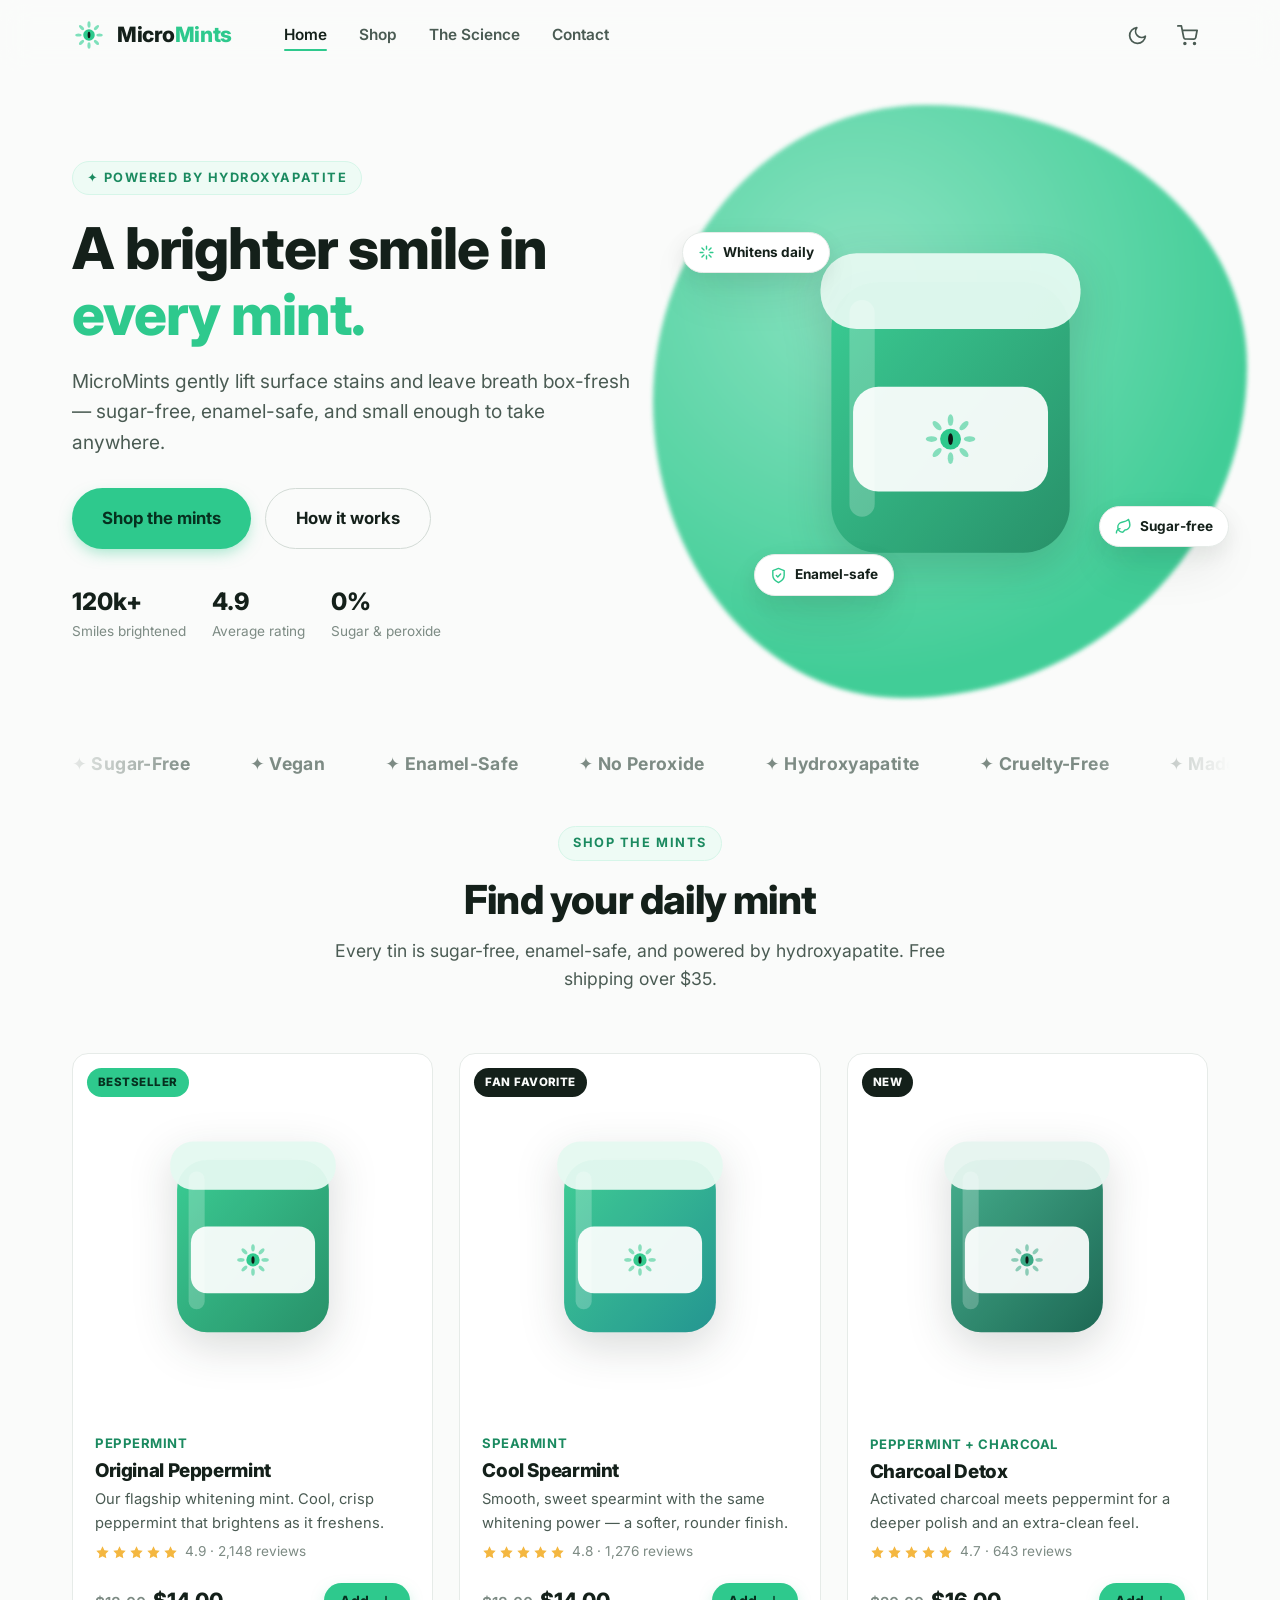
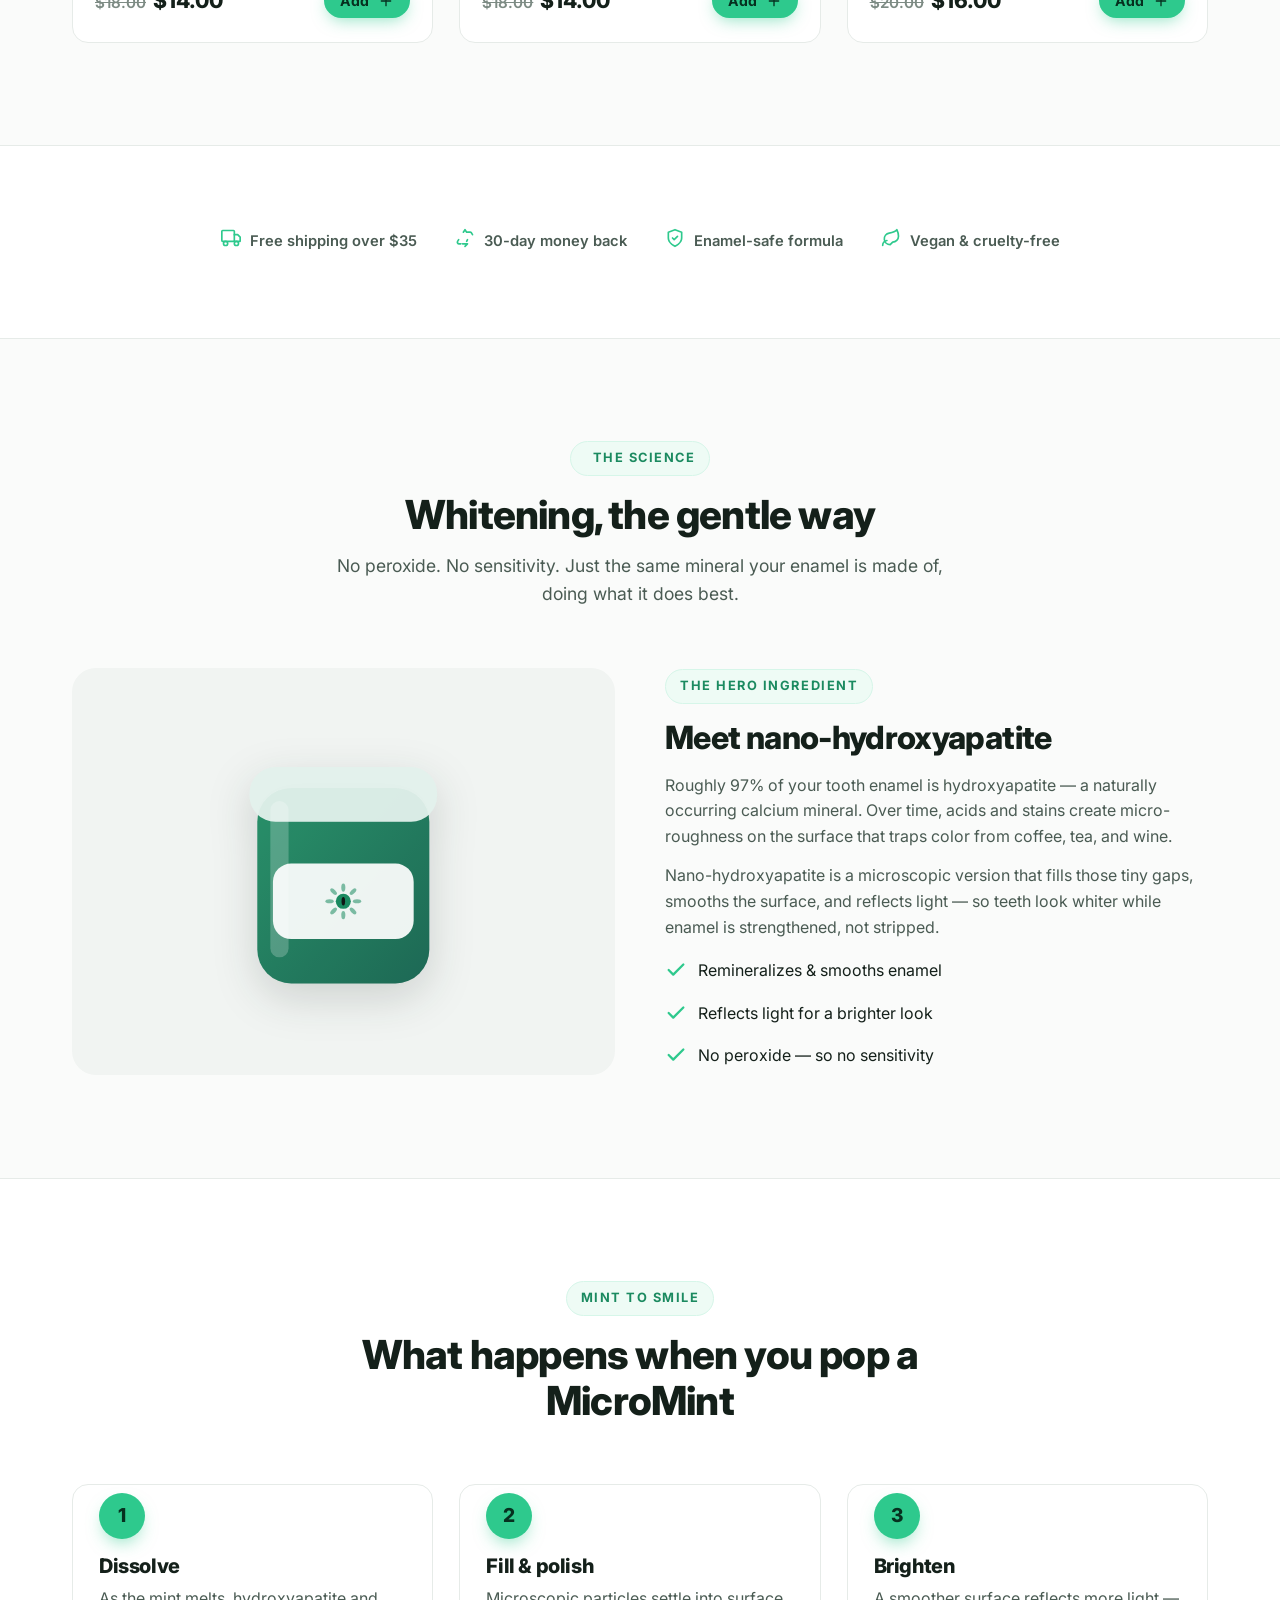
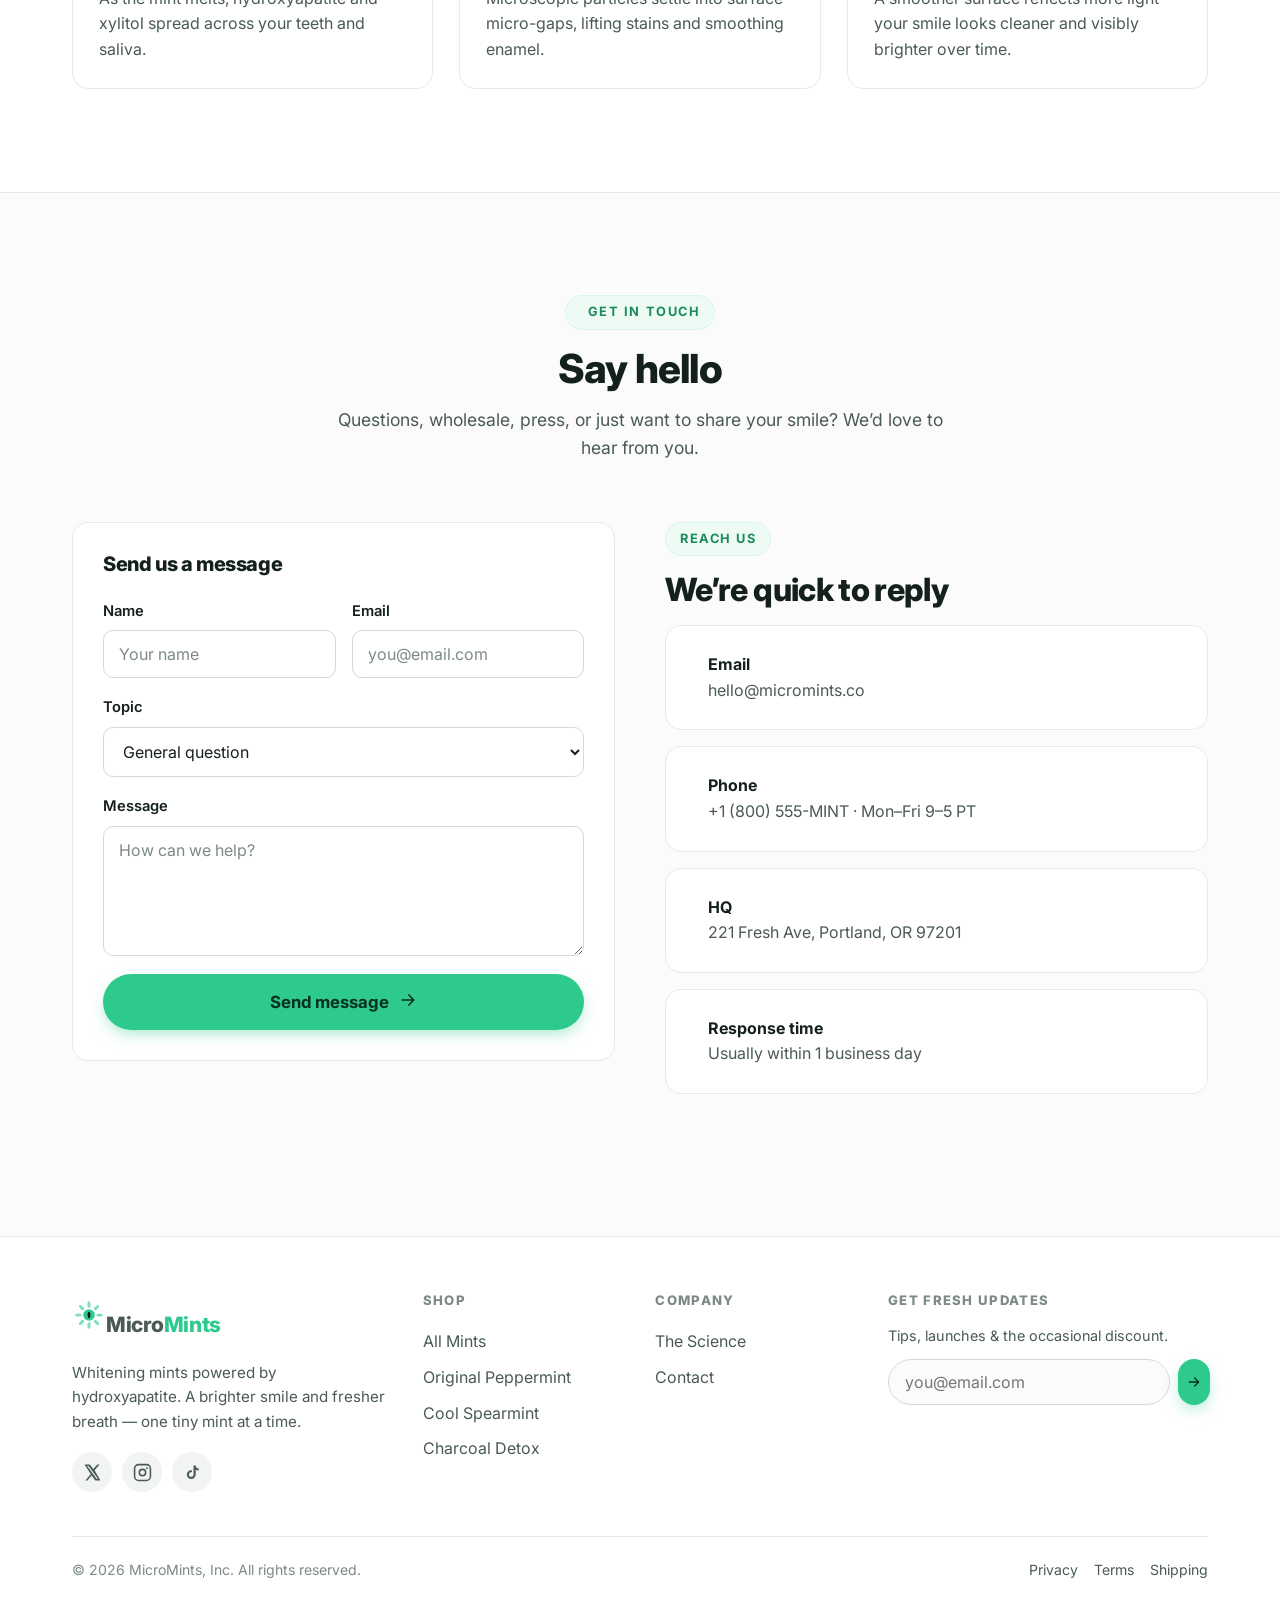
==== index.html @ fad099d8 "Initial commit: MicroMints single-page website Co-Authored-By: Claude Opus 4.8 <noreply@anthropic.co" ====
<!DOCTYPE html>
<html lang="en">
<head>
  <meta charset="UTF-8">
  <meta name="viewport" content="width=device-width, initial-scale=1.0">
  <title>MicroMints — Whitening Mints for a Brighter Smile</title>
  <meta name="description" content="MicroMints are sugar-free whitening mints powered by hydroxyapatite. Fresher breath and a brighter smile — one tiny mint at a time.">
  <link rel="icon" href="assets/logo.png">
  <link rel="preconnect" href="https://fonts.googleapis.com">
  <link rel="preconnect" href="https://fonts.gstatic.com" crossorigin>
  <link href="https://fonts.googleapis.com/css2?family=Inter:wght@400;500;600;700;800&display=swap" rel="stylesheet">
  <link rel="stylesheet" href="css/style.css">
  <script>(function(){var t=localStorage.getItem('mm-theme')||(matchMedia('(prefers-color-scheme: dark)').matches?'dark':'light');document.documentElement.setAttribute('data-theme',t);})();</script>
</head>
<body>
  <div id="header"></div>

  <!-- ============ HERO ============ -->
  <section class="hero" id="top">
    <div class="container hero-grid">
      <div class="hero-copy">
        <span class="eyebrow reveal">✦ Powered by hydroxyapatite</span>
        <h1 class="reveal d1">A brighter smile in <span class="hl">every mint.</span></h1>
        <p class="reveal d2">MicroMints gently lift surface stains and leave breath box-fresh — sugar-free, enamel-safe, and small enough to take anywhere.</p>
        <div class="hero-cta reveal d3">
          <a href="#shop" class="btn btn-lg">Shop the mints</a>
          <a href="#science" class="btn btn-ghost btn-lg">How it works</a>
        </div>
        <div class="hero-trust reveal d4">
          <div class="ht"><b data-count="120" data-suffix="k+">0</b><span>Smiles brightened</span></div>
          <div class="ht"><b data-count="4.9">0</b><span>Average rating</span></div>
          <div class="ht"><b>0%</b><span>Sugar &amp; peroxide</span></div>
        </div>
      </div>
      <div class="hero-visual reveal d2" data-tilt>
        <div class="hero-blob"></div>
        <div id="heroTin" class="hero-tin"></div>
        <div class="hero-pill p1" id="pill1"></div>
        <div class="hero-pill p2" id="pill2"></div>
        <div class="hero-pill p3" id="pill3"></div>
      </div>
    </div>
  </section>

  <!-- ============ MARQUEE ============ -->
  <div class="section-sm" style="padding-block:18px">
    <div class="container marquee">
      <div class="marquee-track" id="marquee"></div>
    </div>
  </div>

  <!-- ============ SHOP ============ -->
  <section class="section" id="shop" style="padding-top:30px">
    <div class="container">
      <div class="section-head reveal">
        <span class="eyebrow">Shop the mints</span>
        <h2>Find your daily mint</h2>
        <p>Every tin is sugar-free, enamel-safe, and powered by hydroxyapatite. Free shipping over $35.</p>
      </div>
      <div class="grid cols-3" id="shopGrid"></div>
    </div>
  </section>

  <!-- Trust strip -->
  <section class="section-sm" style="background:var(--bg-elev);border-block:1px solid var(--border)">
    <div class="container trust-bar">
      <span class="ti"><i data-icon="truck"></i> Free shipping over $35</span>
      <span class="ti"><i data-icon="recycle"></i> 30-day money back</span>
      <span class="ti"><i data-icon="shield"></i> Enamel-safe formula</span>
      <span class="ti"><i data-icon="leaf"></i> Vegan &amp; cruelty-free</span>
    </div>
  </section>

  <!-- ============ THE SCIENCE ============ -->
  <section class="section" id="science">
    <div class="container">
      <div class="section-head reveal">
        <span class="eyebrow"><i data-icon="flask"></i> The science</span>
        <h2>Whitening, the gentle way</h2>
        <p>No peroxide. No sensitivity. Just the same mineral your enamel is made of, doing what it does best.</p>
      </div>

      <div class="split">
        <div class="split-media glow reveal" id="sciTin"></div>
        <div class="reveal d1">
          <span class="eyebrow">The hero ingredient</span>
          <h2 class="mt-2" style="font-size:clamp(1.5rem,3vw,2rem)">Meet nano-hydroxyapatite</h2>
          <p>Roughly 97% of your tooth enamel is hydroxyapatite — a naturally occurring calcium mineral. Over time, acids and stains create micro-roughness on the surface that traps color from coffee, tea, and wine.</p>
          <p>Nano-hydroxyapatite is a microscopic version that fills those tiny gaps, smooths the surface, and reflects light — so teeth look whiter while enamel is strengthened, not stripped.</p>
          <ul class="check-list">
            <li><i data-icon="check"></i><span>Remineralizes &amp; smooths enamel</span></li>
            <li><i data-icon="check"></i><span>Reflects light for a brighter look</span></li>
            <li><i data-icon="check"></i><span>No peroxide — so no sensitivity</span></li>
          </ul>
        </div>
      </div>
    </div>
  </section>

  <!-- How it works steps -->
  <section class="section" style="background:var(--bg-elev);border-block:1px solid var(--border)">
    <div class="container">
      <div class="section-head reveal">
        <span class="eyebrow">Mint to smile</span>
        <h2>What happens when you pop a MicroMint</h2>
      </div>
      <div class="grid cols-3">
        <div class="step glow card reveal"><div class="num">1</div><h3>Dissolve</h3><p>As the mint melts, hydroxyapatite and xylitol spread across your teeth and saliva.</p></div>
        <div class="step glow card reveal d1"><div class="num">2</div><h3>Fill &amp; polish</h3><p>Microscopic particles settle into surface micro-gaps, lifting stains and smoothing enamel.</p></div>
        <div class="step glow card reveal d2"><div class="num">3</div><h3>Brighten</h3><p>A smoother surface reflects more light — your smile looks cleaner and visibly brighter over time.</p></div>
      </div>
    </div>
  </section>

  <!-- ============ CONTACT ============ -->
  <section class="section" id="contact">
    <div class="container">
      <div class="section-head reveal">
        <span class="eyebrow"><i data-icon="mail"></i> Get in touch</span>
        <h2>Say hello</h2>
        <p>Questions, wholesale, press, or just want to share your smile? We’d love to hear from you.</p>
      </div>

      <div class="split" style="align-items:start">
        <!-- Form -->
        <div class="card reveal" style="padding:30px">
          <h3 class="mb-3">Send us a message</h3>
          <form id="contactForm" novalidate>
            <div class="row-2">
              <div class="field"><label for="cf-name">Name</label><input class="input" id="cf-name" required placeholder="Your name"></div>
              <div class="field"><label for="cf-email">Email</label><input class="input" id="cf-email" type="email" required placeholder="you@email.com"></div>
            </div>
            <div class="field">
              <label for="cf-topic">Topic</label>
              <select class="input" id="cf-topic">
                <option>General question</option><option>Order help</option>
                <option>Wholesale / retail</option><option>Press</option><option>Something else</option>
              </select>
            </div>
            <div class="field"><label for="cf-msg">Message</label><textarea class="input" id="cf-msg" required placeholder="How can we help?"></textarea></div>
            <button class="btn btn-lg btn-block" type="submit">Send message <i data-icon="arrow"></i></button>
          </form>
        </div>

        <!-- Info -->
        <div class="reveal d1">
          <span class="eyebrow">Reach us</span>
          <h2 class="mt-2 mb-3" style="font-size:clamp(1.5rem,3vw,2rem)">We’re quick to reply</h2>
          <div class="grid" style="gap:16px">
            <div class="card card-hover glow flex gap-2 items-center">
              <div class="ficon" style="margin:0"><i data-icon="mail"></i></div>
              <div><b>Email</b><br><span class="muted">hello@micromints.co</span></div>
            </div>
            <div class="card card-hover glow flex gap-2 items-center">
              <div class="ficon" style="margin:0"><i data-icon="phone"></i></div>
              <div><b>Phone</b><br><span class="muted">+1 (800) 555-MINT · Mon–Fri 9–5 PT</span></div>
            </div>
            <div class="card card-hover glow flex gap-2 items-center">
              <div class="ficon" style="margin:0"><i data-icon="pin"></i></div>
              <div><b>HQ</b><br><span class="muted">221 Fresh Ave, Portland, OR 97201</span></div>
            </div>
            <div class="card card-hover glow flex gap-2 items-center">
              <div class="ficon" style="margin:0"><i data-icon="clock"></i></div>
              <div><b>Response time</b><br><span class="muted">Usually within 1 business day</span></div>
            </div>
          </div>
        </div>
      </div>
    </div>
  </section>

  <div id="footer"></div>

  <script src="js/products.js"></script>
  <script src="js/main.js"></script>
  <script src="js/cart.js"></script>
  <script src="js/home.js"></script>
</body>
</html>
---- css/style.css ----
/* ==========================================================================
   MicroMints — Design System
   A clean, mint-themed stylesheet with light/dark modes and subtle motion.
   ========================================================================== */

/* ---------- Design tokens ---------- */
:root {
  /* Brand */
  --mint:      #2ec98d;
  --mint-600:  #22a874;
  --mint-700:  #1b8a60;
  --mint-300:  #7ee0bb;
  --mint-100:  #d6f6e9;
  --mint-050:  #eefbf5;

  /* Light theme surfaces */
  --bg:          #fafbfa;
  --bg-elev:     #ffffff;
  --bg-sunk:     #f1f4f2;
  --surface:     #ffffff;
  --border:      #e6ebe8;
  --border-strong:#d3dbd6;

  /* Text */
  --text:        #14201a;
  --text-soft:   #4a5b53;
  --text-faint:  #7d8b84;
  --on-mint:     #06301f;

  /* Feedback */
  --danger:      #e2574c;
  --warn:        #e0a32e;
  --star:        #f4b740;

  /* Shape & depth */
  --radius-sm: 10px;
  --radius:    16px;
  --radius-lg: 24px;
  --radius-pill: 999px;
  --shadow-sm: 0 1px 2px rgba(20,32,26,.06), 0 1px 3px rgba(20,32,26,.05);
  --shadow:    0 6px 18px rgba(20,32,26,.07), 0 2px 6px rgba(20,32,26,.05);
  --shadow-lg: 0 22px 50px -12px rgba(20,32,26,.18), 0 8px 20px rgba(20,32,26,.08);
  --ring:      0 0 0 4px rgba(46,201,141,.20);

  /* Motion */
  --ease:      cubic-bezier(.22,.61,.36,1);
  --ease-out:  cubic-bezier(.16,1,.3,1);
  --t-fast:    .16s;
  --t:         .28s;
  --t-slow:    .5s;

  /* Layout */
  --maxw: 1180px;
  --nav-h: 70px;

  --glow: rgba(46,201,141,.18);
}

/* ---------- Dark theme ---------- */
:root[data-theme="dark"] {
  --bg:          #0e1512;
  --bg-elev:     #141d18;
  --bg-sunk:     #0a100d;
  --surface:     #16211b;
  --border:      #243029;
  --border-strong:#33433a;

  --text:        #eaf3ee;
  --text-soft:   #a9bcb2;
  --text-faint:  #788a80;
  --on-mint:     #06241a;

  --shadow-sm: 0 1px 2px rgba(0,0,0,.4);
  --shadow:    0 8px 22px rgba(0,0,0,.45);
  --shadow-lg: 0 26px 60px -16px rgba(0,0,0,.7), 0 10px 24px rgba(0,0,0,.4);
  --ring:      0 0 0 4px rgba(46,201,141,.28);
  --glow: rgba(46,201,141,.22);
}

/* ---------- Reset & base ---------- */
*, *::before, *::after { box-sizing: border-box; }
* { margin: 0; }

html { scroll-behavior: smooth; -webkit-text-size-adjust: 100%; scroll-padding-top: 88px; }

body {
  font-family: "Inter", "Segoe UI", system-ui, -apple-system, sans-serif;
  background: var(--bg);
  color: var(--text);
  line-height: 1.6;
  font-size: 16px;
  -webkit-font-smoothing: antialiased;
  text-rendering: optimizeLegibility;
  overflow-x: clip; /* clip horizontal overflow WITHOUT creating a scroll container (keeps sticky header working) */
  transition: background var(--t) var(--ease), color var(--t) var(--ease);
}

/* Wrapper injected by JS must not box the header in, or sticky has no room to travel */
#header { display: contents; }

img { max-width: 100%; display: block; }
a { color: inherit; text-decoration: none; }
button { font-family: inherit; cursor: pointer; border: none; background: none; }
ul { list-style: none; padding: 0; }
input, textarea, select { font-family: inherit; font-size: 1rem; }

h1, h2, h3, h4 { line-height: 1.15; font-weight: 800; letter-spacing: -.02em; }
h1 { font-size: clamp(2.2rem, 5vw, 3.6rem); }
h2 { font-size: clamp(1.7rem, 3.4vw, 2.5rem); }
h3 { font-size: 1.25rem; }

::selection { background: var(--mint-300); color: var(--on-mint); }

:focus-visible { outline: none; box-shadow: var(--ring); border-radius: var(--radius-sm); }

/* ---------- Layout helpers ---------- */
.container { width: 100%; max-width: var(--maxw); margin-inline: auto; padding-inline: 22px; }
.section { padding-block: clamp(56px, 8vw, 110px); }
.section-sm { padding-block: clamp(36px, 5vw, 64px); }
.center { text-align: center; }
.muted { color: var(--text-soft); }
.eyebrow {
  display: inline-flex; align-items: center; gap: 8px;
  font-size: .8rem; font-weight: 700; letter-spacing: .12em; text-transform: uppercase;
  color: var(--mint-700); background: var(--mint-050);
  padding: 6px 14px; border-radius: var(--radius-pill);
  border: 1px solid var(--mint-100);
}
:root[data-theme="dark"] .eyebrow { background: rgba(46,201,141,.10); border-color: rgba(46,201,141,.25); color: var(--mint-300); }
.section-head { max-width: 640px; margin: 0 auto clamp(36px, 5vw, 60px); text-align: center; }
.section-head h2 { margin-top: 16px; }
.section-head p { margin-top: 14px; color: var(--text-soft); font-size: 1.1rem; }
.lead { font-size: 1.15rem; color: var(--text-soft); }

.grid { display: grid; gap: 26px; }
.cols-2 { grid-template-columns: repeat(2, 1fr); }
.cols-3 { grid-template-columns: repeat(3, 1fr); }
.cols-4 { grid-template-columns: repeat(4, 1fr); }
@media (max-width: 900px) { .cols-3, .cols-4 { grid-template-columns: repeat(2, 1fr); } }
@media (max-width: 600px) { .cols-2, .cols-3, .cols-4 { grid-template-columns: 1fr; } }

/* ---------- Buttons ---------- */
.btn {
  --_bg: var(--mint);
  display: inline-flex; align-items: center; justify-content: center; gap: 9px;
  font-weight: 700; font-size: .98rem;
  padding: 13px 24px; border-radius: var(--radius-pill);
  background: var(--_bg); color: var(--on-mint);
  position: relative; overflow: hidden; isolation: isolate;
  transition: transform var(--t-fast) var(--ease), box-shadow var(--t) var(--ease), background var(--t) var(--ease);
  box-shadow: 0 6px 16px -4px rgba(46,201,141,.5);
  white-space: nowrap;
}
.btn::after {
  content: ""; position: absolute; inset: 0; z-index: -1;
  background: linear-gradient(120deg, transparent 20%, rgba(255,255,255,.45), transparent 80%);
  transform: translateX(-130%); transition: transform var(--t-slow) var(--ease);
}
.btn:hover { transform: translateY(-2px); box-shadow: 0 12px 26px -6px rgba(46,201,141,.6); }
.btn:hover::after { transform: translateX(130%); }
.btn:active { transform: translateY(0) scale(.985); }

.btn svg { width: 18px; height: 18px; flex-shrink: 0; }
.btn-lg { padding: 16px 30px; font-size: 1.05rem; }
.btn-lg svg { width: 20px; height: 20px; }
.btn-sm { padding: 9px 16px; font-size: .88rem; }
.btn-sm svg { width: 16px; height: 16px; }
.btn-block { display: flex; width: 100%; }

.btn-ghost {
  background: transparent; color: var(--text); box-shadow: none;
  border: 1.5px solid var(--border-strong);
}
.btn-ghost:hover { border-color: var(--mint); color: var(--mint-700); box-shadow: none; background: var(--mint-050); }
:root[data-theme="dark"] .btn-ghost:hover { background: rgba(46,201,141,.08); color: var(--mint-300); }

.btn-dark { background: var(--text); color: var(--bg); box-shadow: var(--shadow); }
.btn-dark:hover { box-shadow: var(--shadow-lg); }

/* ---------- Header / Nav ---------- */
.site-header {
  position: sticky; top: 0; z-index: 100;
  background: color-mix(in srgb, var(--bg) 78%, transparent);
  backdrop-filter: saturate(160%) blur(14px);
  -webkit-backdrop-filter: saturate(160%) blur(14px);
  border-bottom: 1px solid transparent;
  transition: border-color var(--t) var(--ease), background var(--t) var(--ease);
}
.site-header.scrolled { border-bottom-color: var(--border); }
.nav {
  height: var(--nav-h); display: flex; align-items: center; gap: 24px;
}
.brand { display: inline-flex; align-items: center; gap: 11px; flex-shrink: 0; }
.brand svg { width: 34px; height: 34px; transition: transform var(--t) var(--ease-out); }
.brand:hover svg { transform: rotate(45deg) scale(1.06); }
.brand .wordmark { font-weight: 800; font-size: 1.32rem; letter-spacing: -.02em; }
.brand .wordmark b { color: var(--mint); font-weight: 800; }

.nav-links { display: flex; align-items: center; gap: 4px; margin-left: 14px; }
.nav-links a {
  position: relative; padding: 9px 14px; border-radius: var(--radius-sm);
  font-weight: 600; font-size: .96rem; color: var(--text-soft);
  transition: color var(--t-fast) var(--ease), background var(--t-fast) var(--ease);
}
.nav-links a::after {
  content: ""; position: absolute; left: 14px; right: 14px; bottom: 5px; height: 2px;
  background: var(--mint); border-radius: 2px; transform: scaleX(0); transform-origin: left;
  transition: transform var(--t) var(--ease);
}
.nav-links a:hover { color: var(--text); }
.nav-links a:hover::after, .nav-links a.active::after { transform: scaleX(1); }
.nav-links a.active { color: var(--text); }

.nav-actions { display: flex; align-items: center; gap: 8px; margin-left: auto; }

.icon-btn {
  width: 42px; height: 42px; border-radius: 50%;
  display: grid; place-items: center; color: var(--text-soft);
  border: 1px solid transparent; position: relative;
  transition: background var(--t-fast) var(--ease), color var(--t-fast) var(--ease), transform var(--t-fast) var(--ease);
}
.icon-btn:hover { background: var(--bg-sunk); color: var(--text); transform: translateY(-1px); }
.icon-btn svg { width: 21px; height: 21px; }

.cart-count {
  position: absolute; top: -3px; right: -3px; min-width: 19px; height: 19px; padding: 0 5px;
  background: var(--mint); color: var(--on-mint); font-size: .7rem; font-weight: 800;
  border-radius: var(--radius-pill); display: grid; place-items: center;
  border: 2px solid var(--bg); transform: scale(0); transition: transform var(--t) var(--ease-out);
}
.cart-count.show { transform: scale(1); }

.nav-toggle { display: none; }

/* Theme toggle icon swap */
.icon-btn .sun { display: none; }
:root[data-theme="dark"] .icon-btn .sun { display: block; }
:root[data-theme="dark"] .icon-btn .moon { display: none; }

@media (max-width: 860px) {
  .nav-links {
    position: fixed; inset: var(--nav-h) 0 auto 0;
    flex-direction: column; align-items: stretch; gap: 2px; margin: 0; padding: 14px;
    background: var(--bg-elev); border-bottom: 1px solid var(--border);
    box-shadow: var(--shadow-lg);
    transform: translateY(-12px); opacity: 0; pointer-events: none;
    transition: transform var(--t) var(--ease), opacity var(--t) var(--ease);
  }
  .nav-links.open { transform: translateY(0); opacity: 1; pointer-events: auto; }
  .nav-links a { padding: 13px 16px; font-size: 1.05rem; }
  .nav-links a::after { display: none; }
  .nav-toggle { display: grid; }
}

/* ---------- Cards ---------- */
.card {
  background: var(--surface); border: 1px solid var(--border);
  border-radius: var(--radius); padding: 26px;
  transition: transform var(--t) var(--ease-out), box-shadow var(--t) var(--ease), border-color var(--t) var(--ease);
}
.card-hover:hover { transform: translateY(-6px); box-shadow: var(--shadow-lg); border-color: var(--mint-300); }

/* Glow-follow surface (JS sets --mx / --my) */
.glow {
  position: relative; overflow: hidden;
}
.glow::before {
  content: ""; position: absolute; inset: 0; z-index: 0; pointer-events: none;
  background: radial-gradient(220px circle at var(--mx, 50%) var(--my, 50%), var(--glow), transparent 65%);
  opacity: 0; transition: opacity var(--t) var(--ease);
}
.glow:hover::before { opacity: 1; }
.glow > * { position: relative; z-index: 1; }

/* ---------- Feature card ---------- */
.feature .ficon {
  width: 54px; height: 54px; border-radius: 14px; display: grid; place-items: center;
  background: var(--mint-050); color: var(--mint-700); margin-bottom: 18px;
  transition: transform var(--t) var(--ease-out), background var(--t) var(--ease);
}
:root[data-theme="dark"] .feature .ficon { background: rgba(46,201,141,.12); color: var(--mint-300); }
.feature:hover .ficon { transform: scale(1.08) rotate(-6deg); }
.feature .ficon svg { width: 26px; height: 26px; }
.feature h3 { margin-bottom: 8px; }
.feature p { color: var(--text-soft); font-size: .98rem; }

/* ---------- Product card ---------- */
.product-card { padding: 0; overflow: hidden; display: flex; flex-direction: column; }
.product-media {
  position: relative; aspect-ratio: 1/1; display: grid; place-items: center;
  overflow: hidden;
}
.product-media .tin { width: 64%; transition: transform var(--t-slow) var(--ease-out); }
.product-card:hover .product-media .tin { transform: translateY(-6px) scale(1.05) rotate(2deg); }
.product-badge {
  position: absolute; top: 14px; left: 14px; z-index: 2;
  font-size: .72rem; font-weight: 800; letter-spacing: .04em; text-transform: uppercase;
  padding: 5px 11px; border-radius: var(--radius-pill);
  background: var(--text); color: var(--bg);
}
.product-badge.mint { background: var(--mint); color: var(--on-mint); }
.product-body { padding: 20px 22px 24px; display: flex; flex-direction: column; gap: 6px; flex: 1; }
.product-flavor { font-size: .82rem; font-weight: 700; letter-spacing: .04em; text-transform: uppercase; color: var(--mint-700); }
:root[data-theme="dark"] .product-flavor { color: var(--mint-300); }
.product-body h3 { font-size: 1.18rem; }
.product-desc { color: var(--text-soft); font-size: .92rem; min-height: 2.6em; }
.product-foot { display: flex; align-items: center; justify-content: space-between; margin-top: auto; padding-top: 14px; }
.price { font-size: 1.32rem; font-weight: 800; }
.price s { color: var(--text-faint); font-weight: 600; font-size: .95rem; margin-right: 7px; }

.stars { display: inline-flex; gap: 2px; color: var(--star); }
.stars svg { width: 15px; height: 15px; }
.rating-row { display: flex; align-items: center; gap: 7px; font-size: .85rem; color: var(--text-faint); }

/* ---------- Tin graphic ---------- */
.tin { filter: drop-shadow(0 14px 22px rgba(20,32,26,.16)); }

/* ---------- Hero ---------- */
.hero { position: relative; overflow: hidden; padding-block: clamp(48px, 7vw, 96px); }
.hero-grid { display: grid; grid-template-columns: 1.05fr .95fr; gap: 50px; align-items: center; }
@media (max-width: 880px) { .hero-grid { grid-template-columns: 1fr; text-align: center; } }
.hero h1 { margin: 20px 0 18px; }
.hero h1 .hl { color: var(--mint); position: relative; white-space: nowrap; }
.hero p { font-size: 1.2rem; color: var(--text-soft); max-width: 30em; }
@media (max-width: 880px) { .hero p { margin-inline: auto; } }
.hero-cta { display: flex; gap: 14px; margin-top: 30px; flex-wrap: wrap; }
@media (max-width: 880px) { .hero-cta { justify-content: center; } }
.hero-trust { display: flex; gap: 26px; margin-top: 34px; flex-wrap: wrap; }
@media (max-width: 880px) { .hero-trust { justify-content: center; } }
.hero-trust .ht { display: flex; flex-direction: column; }
.hero-trust .ht b { font-size: 1.5rem; font-weight: 800; }
.hero-trust .ht span { font-size: .85rem; color: var(--text-faint); }

.hero-visual { position: relative; display: grid; place-items: center; min-height: 360px; }
.hero-blob {
  position: absolute; width: 115%; aspect-ratio: 1; border-radius: 46% 54% 58% 42% / 50% 44% 56% 50%;
  background: radial-gradient(circle at 35% 30%, var(--mint-300), var(--mint) 70%);
  filter: blur(2px); opacity: .9; z-index: 0;
  animation: morph 14s ease-in-out infinite, float 7s ease-in-out infinite;
}
:root[data-theme="dark"] .hero-blob { opacity: .55; }
.hero-tin { position: relative; z-index: 1; width: 70%; animation: float 6s var(--ease) infinite; }
.hero-pill {
  position: absolute; z-index: 2; background: var(--bg-elev); border: 1px solid var(--border);
  border-radius: var(--radius-pill); padding: 9px 15px; box-shadow: var(--shadow-lg);
  display: flex; align-items: center; gap: 8px; font-size: .85rem; font-weight: 700;
  animation: float 5s ease-in-out infinite;
}
.hero-pill svg { width: 17px; height: 17px; color: var(--mint); }
.hero-pill.p1 { top: 8%; left: -2%; }
.hero-pill.p2 { bottom: 14%; right: -4%; animation-delay: -2.5s; }
.hero-pill.p3 { bottom: 2%; left: 12%; animation-delay: -1.2s; }

@keyframes float { 0%,100% { transform: translateY(0); } 50% { transform: translateY(-14px); } }
@keyframes morph {
  0%,100% { border-radius: 46% 54% 58% 42% / 50% 44% 56% 50%; }
  50% { border-radius: 56% 44% 42% 58% / 44% 56% 50% 50%; }
}

/* ---------- Marquee / logos ---------- */
.marquee { overflow: hidden; -webkit-mask-image: linear-gradient(90deg, transparent, #000 12%, #000 88%, transparent); mask-image: linear-gradient(90deg, transparent, #000 12%, #000 88%, transparent); }
.marquee-track { display: flex; gap: 60px; width: max-content; animation: scrollx 26s linear infinite; }
.marquee:hover .marquee-track { animation-play-state: paused; }
.marquee-track span { color: var(--text-faint); font-weight: 700; font-size: 1.1rem; letter-spacing: .02em; white-space: nowrap; }
@keyframes scrollx { to { transform: translateX(-50%); } }

/* ---------- Steps ---------- */
.step { position: relative; padding-top: 8px; }
.step .num {
  width: 46px; height: 46px; border-radius: 50%; display: grid; place-items: center;
  font-weight: 800; font-size: 1.2rem; background: var(--mint); color: var(--on-mint);
  margin-bottom: 16px; box-shadow: 0 8px 18px -6px rgba(46,201,141,.6);
}
.step h3 { margin-bottom: 8px; }
.step p { color: var(--text-soft); }

/* ---------- Testimonials ---------- */
.quote { display: flex; flex-direction: column; gap: 16px; }
.quote p { font-size: 1.02rem; }
.quote .who { display: flex; align-items: center; gap: 12px; margin-top: auto; }
.avatar { width: 44px; height: 44px; border-radius: 50%; background: var(--mint-100); color: var(--mint-700); display: grid; place-items: center; font-weight: 800; flex-shrink: 0; }
:root[data-theme="dark"] .avatar { background: rgba(46,201,141,.15); color: var(--mint-300); }
.who b { display: block; font-size: .95rem; }
.who span { font-size: .82rem; color: var(--text-faint); }

/* ---------- CTA band ---------- */
.cta-band {
  background: linear-gradient(135deg, var(--mint-700), var(--mint) 55%, var(--mint-300));
  border-radius: var(--radius-lg); padding: clamp(40px, 6vw, 72px); text-align: center;
  color: #06301f; position: relative; overflow: hidden;
}
.cta-band h2 { color: #06301f; }
.cta-band p { color: #0a3b27; opacity: .9; margin: 14px auto 28px; max-width: 36em; font-size: 1.12rem; }
.cta-band::before { content: ""; position: absolute; width: 300px; height: 300px; border-radius: 50%; background: rgba(255,255,255,.18); top: -120px; right: -60px; }
.cta-band::after { content: ""; position: absolute; width: 220px; height: 220px; border-radius: 50%; background: rgba(255,255,255,.12); bottom: -110px; left: -40px; }
.cta-band .btn { background: #06301f; color: #fff; box-shadow: 0 10px 26px rgba(0,0,0,.2); position: relative; z-index: 1; }

/* ---------- Footer ---------- */
.site-footer { background: var(--bg-elev); border-top: 1px solid var(--border); padding-block: 56px 28px; margin-top: 40px; }
.footer-grid { display: grid; grid-template-columns: 1.6fr repeat(3, 1fr); gap: 36px; }
@media (max-width: 760px) { .footer-grid { grid-template-columns: 1fr 1fr; } }
@media (max-width: 460px) { .footer-grid { grid-template-columns: 1fr; } }
.footer-col h4 { font-size: .82rem; text-transform: uppercase; letter-spacing: .1em; color: var(--text-faint); margin-bottom: 16px; }
.footer-col a { display: block; color: var(--text-soft); padding: 5px 0; transition: color var(--t-fast) var(--ease), transform var(--t-fast) var(--ease); }
.footer-col a:hover { color: var(--mint-700); transform: translateX(3px); }
:root[data-theme="dark"] .footer-col a:hover { color: var(--mint-300); }
.footer-about p { color: var(--text-soft); margin: 14px 0 18px; max-width: 32ch; font-size: .95rem; }
.socials { display: flex; gap: 10px; }
.socials a { width: 40px; height: 40px; border-radius: 50%; display: grid; place-items: center; background: var(--bg-sunk); color: var(--text-soft); transition: all var(--t-fast) var(--ease); }
.socials a:hover { background: var(--mint); color: var(--on-mint); transform: translateY(-3px); }
.socials svg { width: 19px; height: 19px; }
.footer-bottom { display: flex; justify-content: space-between; align-items: center; gap: 16px; flex-wrap: wrap; margin-top: 44px; padding-top: 22px; border-top: 1px solid var(--border); color: var(--text-faint); font-size: .88rem; }

/* Newsletter */
.newsletter { display: flex; gap: 8px; max-width: 320px; }
.newsletter input { flex: 1; padding: 12px 16px; border-radius: var(--radius-pill); border: 1px solid var(--border-strong); background: var(--bg); color: var(--text); transition: border-color var(--t-fast) var(--ease), box-shadow var(--t-fast); }
.newsletter input:focus { border-color: var(--mint); box-shadow: var(--ring); }

/* ---------- Forms ---------- */
.field { display: flex; flex-direction: column; gap: 7px; margin-bottom: 18px; }
.field label { font-weight: 600; font-size: .92rem; }
.field .hint { font-size: .82rem; color: var(--text-faint); }
.input {
  width: 100%; padding: 13px 15px; border-radius: var(--radius-sm);
  border: 1.5px solid var(--border-strong); background: var(--bg-elev); color: var(--text);
  transition: border-color var(--t-fast) var(--ease), box-shadow var(--t-fast) var(--ease);
}
.input:focus { border-color: var(--mint); box-shadow: var(--ring); }
.input::placeholder { color: var(--text-faint); }
textarea.input { resize: vertical; min-height: 130px; }
.row-2 { display: grid; grid-template-columns: 1fr 1fr; gap: 16px; }
@media (max-width: 540px) { .row-2 { grid-template-columns: 1fr; } }

/* ---------- Badges / chips ---------- */
.chip { display: inline-flex; align-items: center; gap: 6px; padding: 6px 13px; border-radius: var(--radius-pill); background: var(--bg-sunk); font-size: .84rem; font-weight: 600; color: var(--text-soft); border: 1px solid var(--border); }
.chip.active { background: var(--mint); color: var(--on-mint); border-color: var(--mint); }
.chip-row { display: flex; gap: 10px; flex-wrap: wrap; }

/* ---------- Page hero (interior) ---------- */
.page-hero { padding-block: clamp(40px, 6vw, 74px) clamp(28px,4vw,46px); text-align: center; position: relative; }
.page-hero h1 { margin: 14px 0 12px; }
.page-hero p { color: var(--text-soft); font-size: 1.15rem; max-width: 40em; margin-inline: auto; }
.breadcrumb { display: flex; gap: 8px; justify-content: center; font-size: .88rem; color: var(--text-faint); margin-bottom: 6px; }
.breadcrumb a:hover { color: var(--mint-700); }

/* ---------- Product detail ---------- */
.pd-grid { display: grid; grid-template-columns: 1fr 1fr; gap: 50px; align-items: start; }
@media (max-width: 840px) { .pd-grid { grid-template-columns: 1fr; gap: 32px; } }
.pd-media { position: sticky; top: calc(var(--nav-h) + 24px); border-radius: var(--radius-lg); background: var(--bg-sunk); aspect-ratio: 1/1; display: grid; place-items: center; overflow: hidden; }
.pd-media .tin { width: 60%; transition: transform var(--t-slow) var(--ease-out); }
.pd-media:hover .tin { transform: scale(1.06) rotate(2deg); }
@media (max-width: 840px) { .pd-media { position: static; } }
.pd-info h1 { font-size: clamp(1.9rem, 4vw, 2.6rem); margin: 10px 0 14px; }
.pd-price { font-size: 2rem; font-weight: 800; margin: 18px 0; }
.pd-price s { font-size: 1.1rem; color: var(--text-faint); font-weight: 600; margin-right: 10px; }
.pd-actions { display: flex; gap: 12px; align-items: center; margin: 24px 0; flex-wrap: wrap; }
.qty { display: inline-flex; align-items: center; border: 1.5px solid var(--border-strong); border-radius: var(--radius-pill); overflow: hidden; }
.qty button { width: 42px; height: 46px; font-size: 1.3rem; color: var(--text-soft); transition: background var(--t-fast), color var(--t-fast); }
.qty button:hover { background: var(--bg-sunk); color: var(--mint-700); }
.qty input { width: 46px; text-align: center; border: none; background: transparent; color: var(--text); font-weight: 700; font-size: 1.05rem; -moz-appearance: textfield; }
.qty input::-webkit-outer-spin-button, .qty input::-webkit-inner-spin-button { -webkit-appearance: none; }
.pd-benefits { display: grid; gap: 12px; margin: 24px 0; }
.pd-benefits li { display: flex; gap: 11px; align-items: flex-start; color: var(--text-soft); }
.pd-benefits svg { width: 21px; height: 21px; color: var(--mint); flex-shrink: 0; margin-top: 2px; }
.pd-tabs { display: flex; gap: 6px; border-bottom: 1px solid var(--border); margin: 30px 0 18px; }
.pd-tab { padding: 12px 18px; font-weight: 700; color: var(--text-faint); border-bottom: 2px solid transparent; margin-bottom: -1px; transition: color var(--t-fast), border-color var(--t-fast); }
.pd-tab.active { color: var(--text); border-color: var(--mint); }
.pd-panel { display: none; color: var(--text-soft); animation: fadeUp .4s var(--ease) both; }
.pd-panel.active { display: block; }
.pd-panel ul { display: grid; gap: 8px; }
.pd-panel li { display: flex; gap: 10px; }
.pd-panel li::before { content: "•"; color: var(--mint); font-weight: 800; }

/* ---------- Cart ---------- */
.cart-layout { display: grid; grid-template-columns: 1fr 360px; gap: 32px; align-items: start; }
@media (max-width: 880px) { .cart-layout { grid-template-columns: 1fr; } }
.cart-item { display: grid; grid-template-columns: 92px 1fr auto; gap: 18px; align-items: center; padding: 18px 0; border-bottom: 1px solid var(--border); }
.cart-item .thumb { width: 92px; height: 92px; border-radius: var(--radius-sm); background: var(--bg-sunk); display: grid; place-items: center; overflow: hidden; }
.cart-item .thumb .tin { width: 66%; }
.cart-item h4 { font-size: 1.05rem; }
.cart-item .ci-flavor { font-size: .82rem; color: var(--mint-700); font-weight: 700; text-transform: uppercase; letter-spacing: .03em; }
:root[data-theme="dark"] .cart-item .ci-flavor { color: var(--mint-300); }
.cart-item .ci-meta { display: flex; align-items: center; gap: 14px; margin-top: 8px; }
.qty-sm { display: inline-flex; align-items: center; border: 1.5px solid var(--border-strong); border-radius: var(--radius-pill); }
.qty-sm button { width: 32px; height: 34px; font-size: 1.1rem; color: var(--text-soft); transition: color var(--t-fast); }
.qty-sm button:hover { color: var(--mint-700); }
.qty-sm span { min-width: 30px; text-align: center; font-weight: 700; font-size: .95rem; }
.ci-remove { color: var(--text-faint); font-size: .85rem; font-weight: 600; transition: color var(--t-fast); display: inline-flex; align-items: center; gap: 5px; }
.ci-remove:hover { color: var(--danger); }
.ci-remove svg { width: 15px; height: 15px; }
.ci-price { text-align: right; font-weight: 800; font-size: 1.1rem; }

.summary { background: var(--surface); border: 1px solid var(--border); border-radius: var(--radius); padding: 26px; position: sticky; top: calc(var(--nav-h) + 24px); }
.summary h3 { margin-bottom: 18px; }
.summary-row { display: flex; justify-content: space-between; padding: 9px 0; color: var(--text-soft); }
.summary-row.total { border-top: 1px solid var(--border); margin-top: 8px; padding-top: 16px; font-size: 1.3rem; font-weight: 800; color: var(--text); }
.promo { display: flex; gap: 8px; margin: 16px 0; }
.promo input { flex: 1; padding: 11px 14px; border-radius: var(--radius-sm); border: 1.5px solid var(--border-strong); background: var(--bg-elev); color: var(--text); }
.promo input:focus { border-color: var(--mint); box-shadow: var(--ring); }

.empty-state { text-align: center; padding: 70px 20px; }
.empty-state svg { width: 70px; height: 70px; color: var(--text-faint); margin-bottom: 18px; }
.empty-state h3 { margin-bottom: 8px; }
.empty-state p { color: var(--text-soft); margin-bottom: 22px; }

/* ---------- Checkout ---------- */
.checkout-layout { display: grid; grid-template-columns: 1fr 380px; gap: 40px; align-items: start; }
@media (max-width: 900px) { .checkout-layout { grid-template-columns: 1fr; } }
.checkout-step { background: var(--surface); border: 1px solid var(--border); border-radius: var(--radius); padding: 26px; margin-bottom: 22px; }
.checkout-step h3 { display: flex; align-items: center; gap: 12px; margin-bottom: 20px; }
.checkout-step h3 .sn { width: 30px; height: 30px; border-radius: 50%; background: var(--mint); color: var(--on-mint); display: grid; place-items: center; font-size: .95rem; }
.pay-row { display: flex; gap: 10px; flex-wrap: wrap; margin-bottom: 18px; }
.pay-opt { flex: 1; min-width: 120px; border: 1.5px solid var(--border-strong); border-radius: var(--radius-sm); padding: 14px; display: flex; align-items: center; gap: 10px; cursor: pointer; font-weight: 600; transition: border-color var(--t-fast), background var(--t-fast); }
.pay-opt:hover { border-color: var(--mint-300); }
.pay-opt.active { border-color: var(--mint); background: var(--mint-050); }
:root[data-theme="dark"] .pay-opt.active { background: rgba(46,201,141,.08); }
.mini-item { display: flex; align-items: center; gap: 12px; padding: 10px 0; }
.mini-item .thumb { width: 50px; height: 50px; border-radius: 10px; background: var(--bg-sunk); display: grid; place-items: center; position: relative; flex-shrink: 0; }
.mini-item .thumb .tin { width: 70%; }
.mini-item .qbadge { position: absolute; top: -6px; right: -6px; width: 20px; height: 20px; border-radius: 50%; background: var(--text); color: var(--bg); font-size: .72rem; font-weight: 800; display: grid; place-items: center; }
.mini-item .mi-name { flex: 1; font-size: .92rem; font-weight: 600; }
.mini-item .mi-price { font-weight: 700; }

/* ---------- Banner / trust ---------- */
.trust-bar { display: flex; justify-content: center; gap: 38px; flex-wrap: wrap; padding: 18px 0; }
.trust-bar .ti { display: flex; align-items: center; gap: 9px; color: var(--text-soft); font-weight: 600; font-size: .92rem; }
.trust-bar svg { width: 20px; height: 20px; color: var(--mint); }

/* ---------- FAQ accordion ---------- */
.accordion { max-width: 760px; margin-inline: auto; }
.acc-item { border: 1px solid var(--border); border-radius: var(--radius); margin-bottom: 12px; overflow: hidden; background: var(--surface); transition: border-color var(--t-fast); }
.acc-item.open { border-color: var(--mint-300); }
.acc-head { width: 100%; text-align: left; display: flex; justify-content: space-between; align-items: center; gap: 16px; padding: 20px 22px; font-weight: 700; font-size: 1.05rem; color: var(--text); }
.acc-head .ico { width: 26px; height: 26px; flex-shrink: 0; border-radius: 50%; background: var(--bg-sunk); display: grid; place-items: center; transition: transform var(--t) var(--ease), background var(--t), color var(--t); }
.acc-item.open .acc-head .ico { transform: rotate(135deg); background: var(--mint); color: var(--on-mint); }
.acc-body { max-height: 0; overflow: hidden; transition: max-height var(--t) var(--ease); }
.acc-body-inner { padding: 0 22px 22px; color: var(--text-soft); }

/* ---------- Comparison table (science) ---------- */
.compare { width:100%; border-collapse:separate; border-spacing:0; border:1px solid var(--border); border-radius:var(--radius); overflow:hidden; }
.compare th, .compare td { padding:16px 18px; text-align:left; border-bottom:1px solid var(--border); }
.compare thead th { background:var(--bg-sunk); font-size:.85rem; text-transform:uppercase; letter-spacing:.05em; color:var(--text-faint); }
.compare tbody tr:last-child td { border-bottom:none; }
.compare .yes { color:var(--mint-700); font-weight:700; }
:root[data-theme="dark"] .compare .yes { color:var(--mint-300); }
.compare .no { color:var(--text-faint); }
.compare .col-mm { background:var(--mint-050); font-weight:700; }
:root[data-theme="dark"] .compare .col-mm { background:rgba(46,201,141,.08); }
.compare th.col-mm { color:var(--mint-700); }

/* ---------- About / science ---------- */
.split { display: grid; grid-template-columns: 1fr 1fr; gap: 50px; align-items: center; }
@media (max-width: 820px) { .split { grid-template-columns: 1fr; gap: 30px; } }
.split.rev .split-media { order: 2; }
@media (max-width: 820px) { .split.rev .split-media { order: 0; } }
.split-media { border-radius: var(--radius-lg); background: var(--bg-sunk); aspect-ratio: 4/3; display: grid; place-items: center; overflow: hidden; position: relative; }
.split-media .tin { width: 48%; }
.split h2 { margin-bottom: 16px; }
.split p { color: var(--text-soft); margin-bottom: 14px; }
.check-list { display: grid; gap: 12px; margin-top: 18px; }
.check-list li { display: flex; gap: 11px; align-items: flex-start; }
.check-list svg { width: 22px; height: 22px; color: var(--mint); flex-shrink: 0; margin-top: 1px; }

.stat-grid { display: grid; grid-template-columns: repeat(4,1fr); gap: 24px; text-align: center; }
@media (max-width: 700px) { .stat-grid { grid-template-columns: 1fr 1fr; } }
.stat b { display: block; font-size: clamp(2rem,4vw,2.8rem); font-weight: 800; color: var(--mint); letter-spacing: -.03em; }
.stat span { color: var(--text-soft); font-size: .95rem; }

/* timeline */
.timeline { max-width: 720px; margin-inline: auto; position: relative; padding-left: 34px; }
.timeline::before { content: ""; position: absolute; left: 11px; top: 8px; bottom: 8px; width: 2px; background: var(--border); }
.tl-item { position: relative; padding-bottom: 30px; }
.tl-item::before { content: ""; position: absolute; left: -28px; top: 4px; width: 16px; height: 16px; border-radius: 50%; background: var(--mint); border: 3px solid var(--bg); box-shadow: 0 0 0 2px var(--mint); }
.tl-item h4 { margin-bottom: 5px; }
.tl-item .yr { font-size: .82rem; font-weight: 700; color: var(--mint-700); text-transform: uppercase; letter-spacing: .05em; }
:root[data-theme="dark"] .tl-item .yr { color: var(--mint-300); }
.tl-item p { color: var(--text-soft); margin-top: 5px; }

/* ---------- Toast ---------- */
.toast-wrap { position: fixed; bottom: 24px; right: 24px; z-index: 1000; display: flex; flex-direction: column; gap: 10px; pointer-events: none; }
.toast {
  background: var(--text); color: var(--bg); padding: 14px 18px; border-radius: var(--radius);
  box-shadow: var(--shadow-lg); display: flex; align-items: center; gap: 11px; font-weight: 600;
  transform: translateX(120%); opacity: 0; transition: transform var(--t) var(--ease-out), opacity var(--t);
  max-width: 340px;
}
.toast.show { transform: translateX(0); opacity: 1; }
.toast svg { width: 20px; height: 20px; color: var(--mint); flex-shrink: 0; }
@media (max-width: 480px) { .toast-wrap { left: 16px; right: 16px; bottom: 16px; } .toast { max-width: none; } }

/* ---------- Reveal on scroll ---------- */
.reveal { opacity: 0; transform: translateY(26px); transition: opacity .7s var(--ease-out), transform .7s var(--ease-out); }
.reveal.in { opacity: 1; transform: none; }
.reveal.d1 { transition-delay: .08s; }
.reveal.d2 { transition-delay: .16s; }
.reveal.d3 { transition-delay: .24s; }
.reveal.d4 { transition-delay: .32s; }

@keyframes fadeUp { from { opacity: 0; transform: translateY(10px); } to { opacity: 1; transform: none; } }

@media (prefers-reduced-motion: reduce) {
  *, *::before, *::after { animation-duration: .001ms !important; animation-iteration-count: 1 !important; transition-duration: .001ms !important; scroll-behavior: auto !important; }
  .reveal { opacity: 1; transform: none; }
}

/* ---------- Utility ---------- */
.mt-0{margin-top:0}.mt-1{margin-top:8px}.mt-2{margin-top:16px}.mt-3{margin-top:24px}.mt-4{margin-top:36px}
.mb-2{margin-bottom:16px}.mb-3{margin-bottom:24px}
.flex{display:flex}.between{justify-content:space-between}.items-center{align-items:center}.gap-2{gap:16px}.wrap{flex-wrap:wrap}
.hide-sm{} @media (max-width:860px){ .hide-sm{display:none!important} }
.text-mint{color:var(--mint)}
.divider{height:1px;background:var(--border);border:0;margin-block:0}
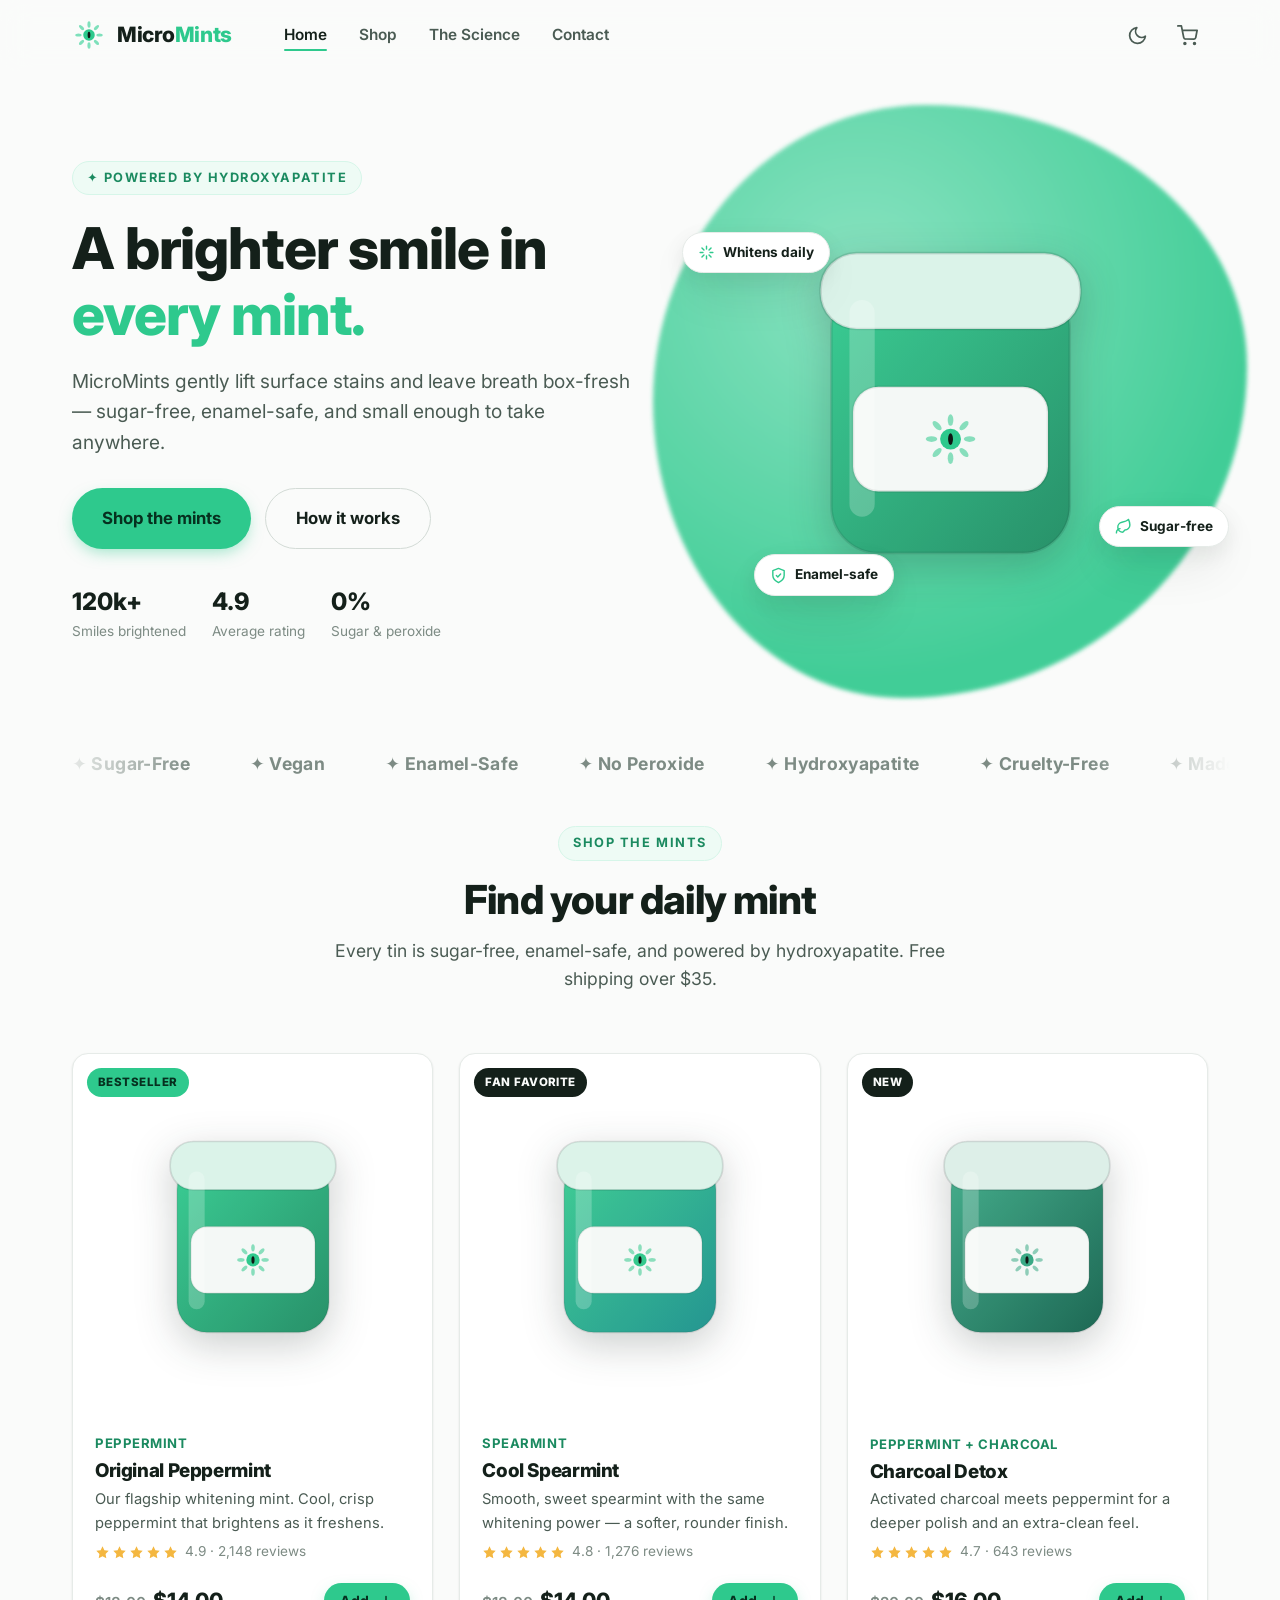
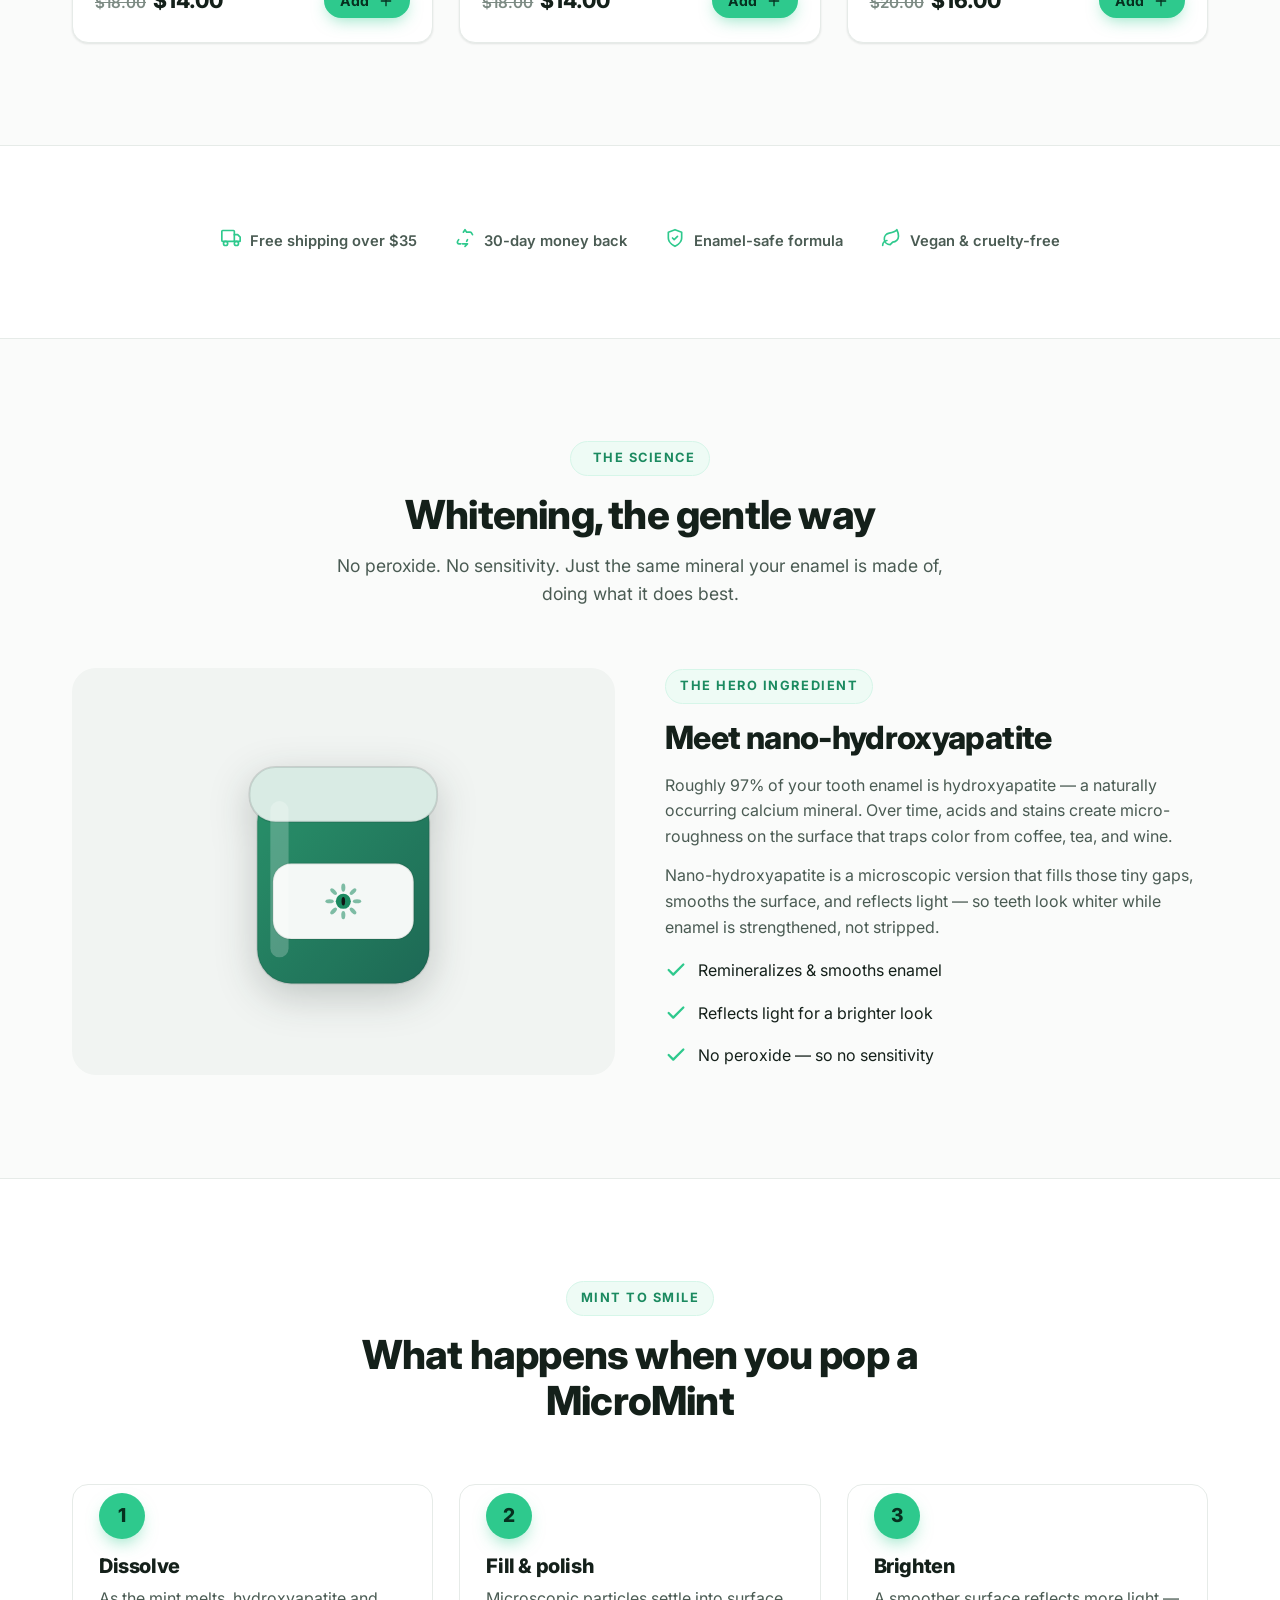
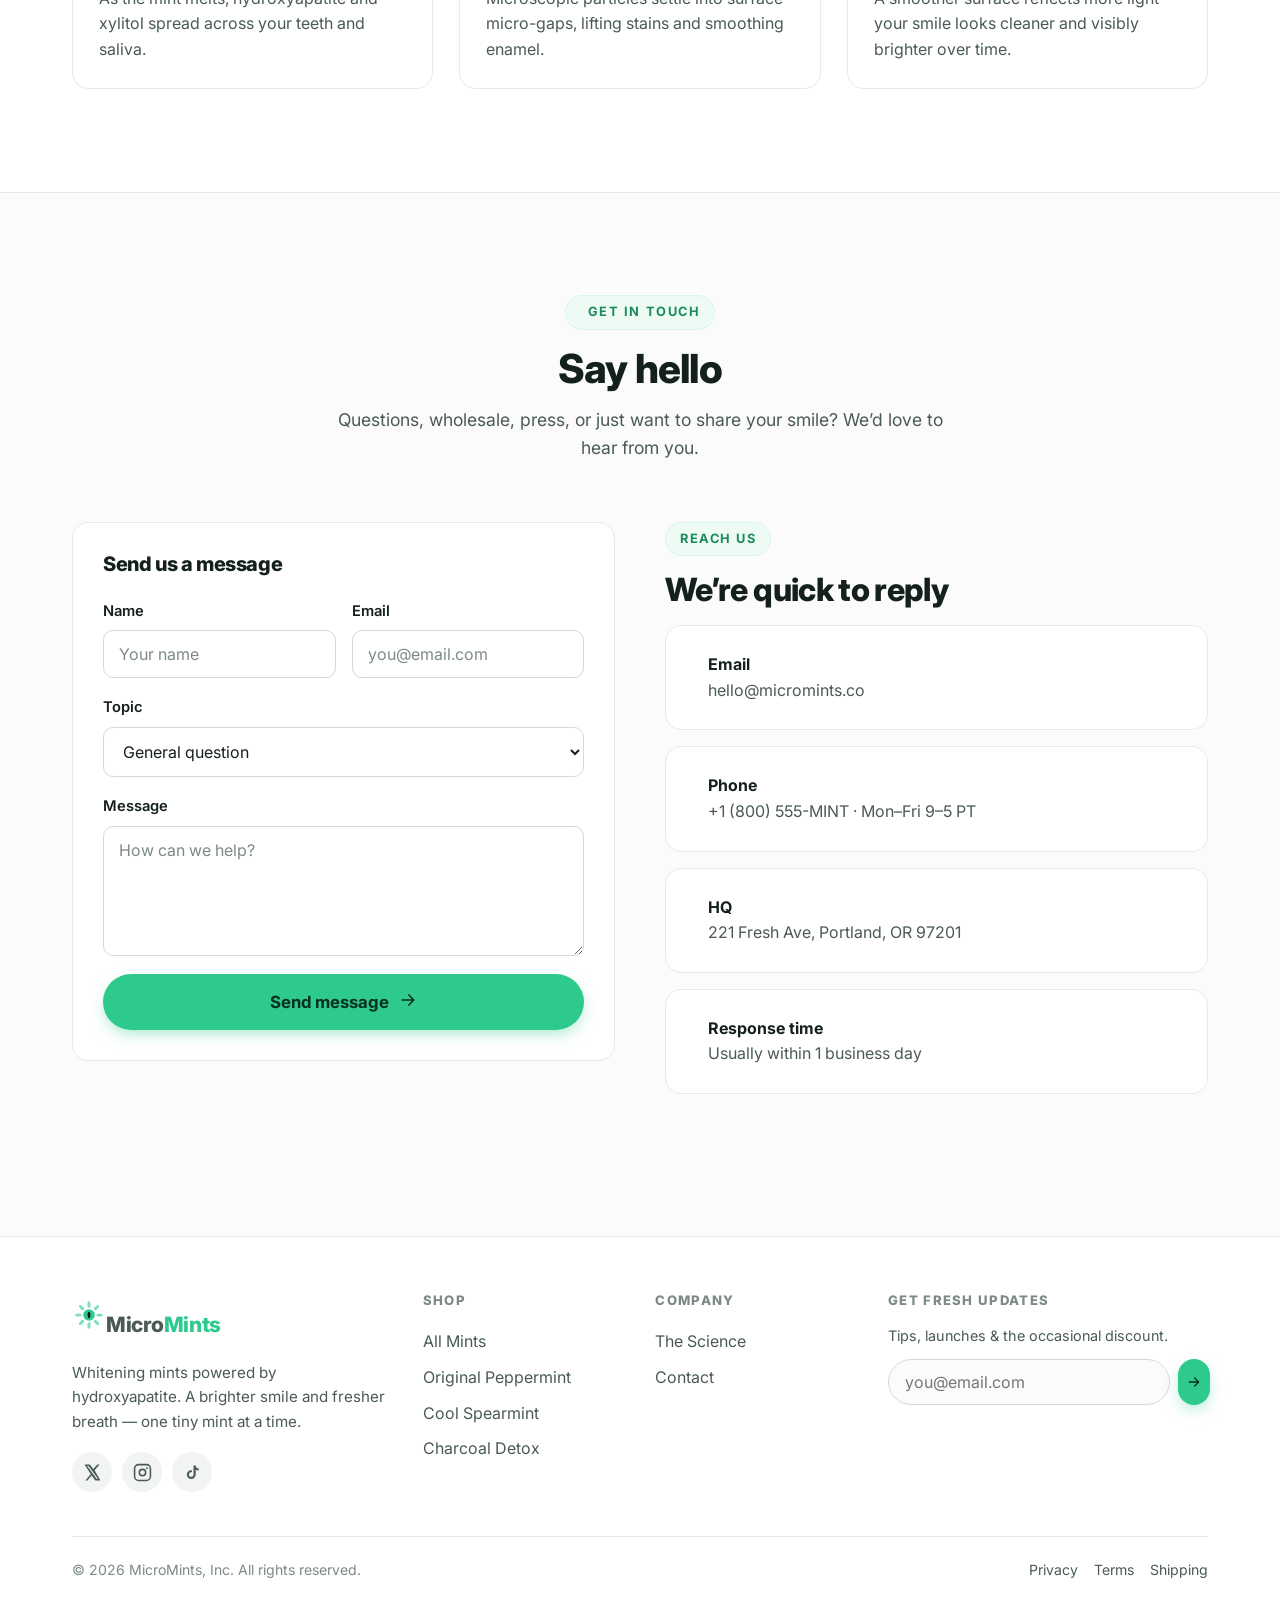
==== commit 6f007619: "Add cache-busting version to CSS/JS links Browsers were serving a stale cached stylesheet (showing t" ====
--- a/index.html
+++ b/index.html
@@ -9,7 +9,7 @@
   <link rel="preconnect" href="https://fonts.googleapis.com">
   <link rel="preconnect" href="https://fonts.gstatic.com" crossorigin>
   <link href="https://fonts.googleapis.com/css2?family=Inter:wght@400;500;600;700;800&display=swap" rel="stylesheet">
-  <link rel="stylesheet" href="css/style.css">
+  <link rel="stylesheet" href="css/style.css?v=2">
   <script>(function(){var t=localStorage.getItem('mm-theme')||(matchMedia('(prefers-color-scheme: dark)').matches?'dark':'light');document.documentElement.setAttribute('data-theme',t);})();</script>
 </head>
 <body>
@@ -171,9 +171,9 @@
 
   <div id="footer"></div>
 
-  <script src="js/products.js"></script>
-  <script src="js/main.js"></script>
-  <script src="js/cart.js"></script>
-  <script src="js/home.js"></script>
+  <script src="js/products.js?v=2"></script>
+  <script src="js/main.js?v=2"></script>
+  <script src="js/cart.js?v=2"></script>
+  <script src="js/home.js?v=2"></script>
 </body>
 </html>
--- a/css/style.css
+++ b/css/style.css
@@ -285,7 +285,7 @@
 .feature p { color: var(--text-soft); font-size: .98rem; }
 
 /* ---------- Product card ---------- */
-.product-card { padding: 0; overflow: hidden; display: flex; flex-direction: column; }
+.product-card { padding: 0; overflow: hidden; display: flex; flex-direction: column; box-shadow: var(--shadow-sm); }
 .product-media {
   position: relative; aspect-ratio: 1/1; display: grid; place-items: center;
   overflow: hidden;
@@ -313,7 +313,7 @@
 .rating-row { display: flex; align-items: center; gap: 7px; font-size: .85rem; color: var(--text-faint); }
 
 /* ---------- Tin graphic ---------- */
-.tin { filter: drop-shadow(0 14px 22px rgba(20,32,26,.16)); }
+.tin { filter: drop-shadow(0 12px 20px rgba(20,32,26,.22)); }
 
 /* ---------- Hero ---------- */
 .hero { position: relative; overflow: hidden; padding-block: clamp(48px, 7vw, 96px); }
